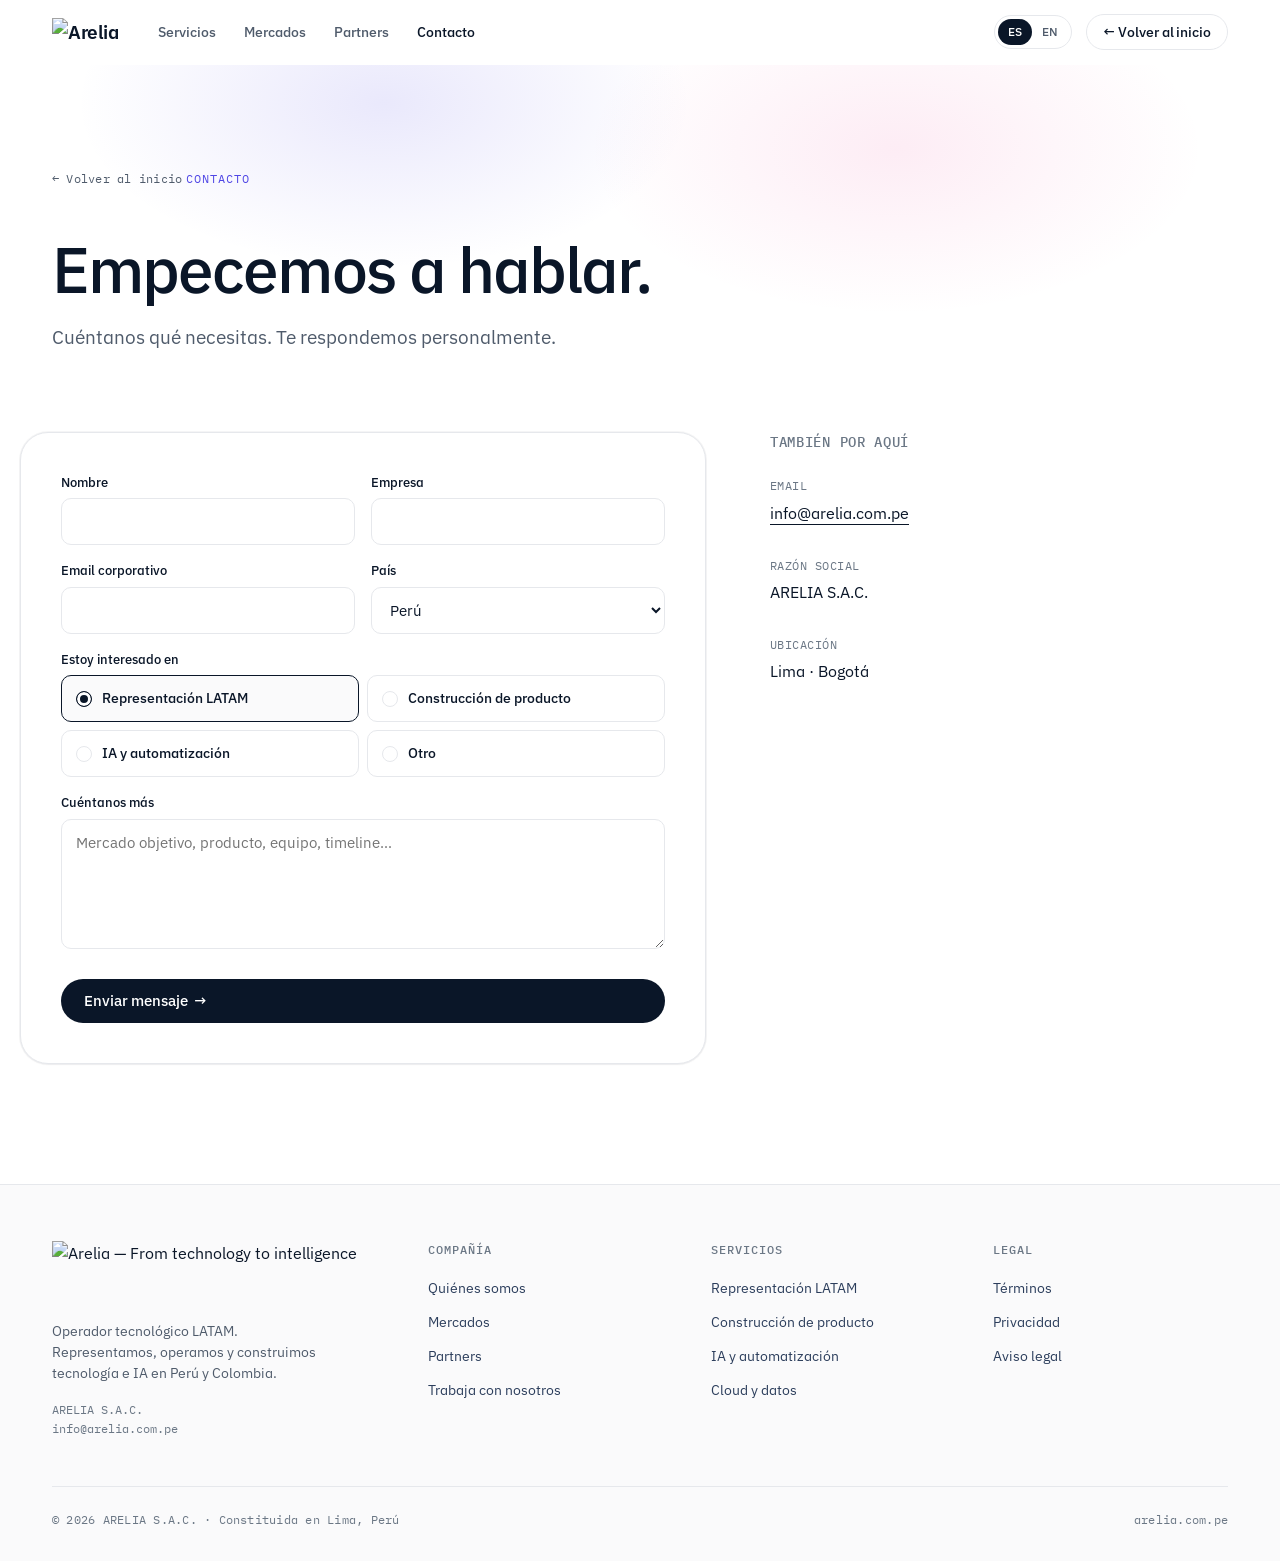
==== contacto.html @ af2a8c00 "Versión inicial: copia del sitio publicado en Netlify (28 mayo) - páginas" ====
<!doctype html>
<html lang="es">
<head>
<meta charset="utf-8" />
<meta name="viewport" content="width=device-width, initial-scale=1" />
<title>Contacto — Arelia</title>
<link rel="preconnect" href="https://fonts.googleapis.com" />
<link rel="preconnect" href="https://fonts.gstatic.com" crossorigin />
<link href="https://fonts.googleapis.com/css2?family=IBM+Plex+Sans:wght@400;500;600;700&family=IBM+Plex+Mono:wght@400;500&family=Space+Grotesk:wght@400;500;600&display=swap" rel="stylesheet" />

<link rel="icon" type="image/svg+xml" href="assets/arelia-logo.svg" />
<link rel="icon" type="image/png" sizes="32x32" href="assets/favicon-32.png" />
<link rel="icon" type="image/png" sizes="192x192" href="assets/favicon-192.png" />
<link rel="apple-touch-icon" href="assets/favicon-192.png" />
<meta property="og:title" content="Contacto — Arelia | From technology to intelligence" />
<meta property="og:description" content="Arelia opera, representa y construye tecnología e inteligencia artificial en Latinoamérica. From technology to intelligence." />
<meta property="og:type" content="website" />
<link rel="stylesheet" href="styles.css" />
<style>
  .ct-hero {
    padding: 100px 0 40px;
    position: relative;
    overflow: hidden;
  }
  .ct-hero::before {
    content: "";
    position: absolute;
    inset: -100px 0 auto 0;
    height: 460px;
    background:
      radial-gradient(40% 60% at 30% 30%, rgba(79, 70, 229, .12), transparent 60%),
      radial-gradient(40% 60% at 70% 40%, rgba(236, 72, 153, .10), transparent 60%);
    z-index: -1;
    pointer-events: none;
  }
  .ct-hero h1 {
    margin: 24px 0 20px;
    font-size: clamp(40px, 5.6vw, 64px);
    line-height: 1.05;
    letter-spacing: -0.03em;
    font-weight: 500;
    max-width: 820px;
  }
  .ct-hero p {
    font-size: 19px;
    color: var(--slate);
    margin: 0;
    max-width: 540px;
  }
  .ct-back {
    display: inline-flex;
    font-family: var(--f-mono);
    font-size: 12px;
    color: var(--slate);
    margin-bottom: 24px;
    letter-spacing: 0.02em;
  }
  .ct-back:hover { color: var(--ink); }

  .ct-grid {
    padding: 40px 0 120px;
    display: grid;
    grid-template-columns: 1.4fr 1fr;
    gap: 64px;
  }
  @media (max-width: 900px) { .ct-grid { grid-template-columns: 1fr; gap: 48px; } }

  .ct-form {
    background: var(--bg);
    border: 1px solid var(--line);
    border-radius: var(--r-xl);
    padding: 40px;
    box-shadow: var(--shadow-1);
  }
  @media (max-width: 720px) { .ct-form { padding: 28px; } }
  .ct-row {
    display: grid;
    grid-template-columns: 1fr 1fr;
    gap: 16px;
  }
  @media (max-width: 560px) { .ct-row { grid-template-columns: 1fr; } }
  .ct-field { margin-bottom: 16px; }
  .ct-field label {
    display: block;
    font-size: 13px;
    font-weight: 500;
    color: var(--ink);
    margin-bottom: 6px;
  }
  .ct-field input,
  .ct-field select,
  .ct-field textarea {
    width: 100%;
    padding: 12px 14px;
    border: 1px solid var(--line);
    border-radius: var(--r-sm);
    font: 15px/1.4 var(--f-sans);
    color: var(--ink);
    background: var(--bg);
    outline: none;
    transition: border-color .15s, box-shadow .15s;
  }
  .ct-field textarea {
    min-height: 130px;
    resize: vertical;
    font-family: var(--f-sans);
  }
  .ct-field input:focus,
  .ct-field select:focus,
  .ct-field textarea:focus {
    border-color: var(--ink);
    box-shadow: 0 0 0 4px rgba(79, 70, 229, .08);
  }
  .ct-radios {
    display: grid;
    grid-template-columns: 1fr 1fr;
    gap: 8px;
  }
  @media (max-width: 560px) { .ct-radios { grid-template-columns: 1fr; } }
  .ct-radios input[type="radio"] { display: none; }
  .ct-radios label {
    display: flex;
    align-items: center;
    gap: 10px;
    padding: 12px 14px;
    border: 1px solid var(--line);
    border-radius: var(--r-sm);
    font-size: 14px;
    font-weight: 500;
    cursor: default;
    transition: border-color .15s, background .15s;
    margin: 0;
  }
  .ct-radios label::before {
    content: "";
    width: 14px;
    height: 14px;
    border-radius: 50%;
    border: 1px solid var(--line);
    transition: border-color .15s, background .15s;
    flex-shrink: 0;
  }
  .ct-radios input[type="radio"]:checked + label {
    border-color: var(--ink);
    background: var(--bg-soft);
  }
  .ct-radios input[type="radio"]:checked + label::before {
    border-color: var(--ink);
    background: var(--ink);
    box-shadow: inset 0 0 0 3px white;
  }

  .ct-submit {
    margin-top: 8px;
    width: 100%;
  }
  .ct-success {
    display: none;
    margin-top: 16px;
    padding: 14px 16px;
    background: #ECFDF5;
    border: 1px solid #A7F3D0;
    border-radius: var(--r-sm);
    color: #065F46;
    font-size: 14px;
  }
  .ct-success.is-on { display: block; }

  .ct-side {
    align-self: start;
    position: sticky;
    top: 96px;
  }
  .ct-side h3 {
    font-size: 14px;
    font-family: var(--f-mono);
    letter-spacing: 0.05em;
    text-transform: uppercase;
    color: var(--slate-soft);
    font-weight: 500;
    margin: 0 0 24px;
  }
  .ct-side-block { margin-bottom: 32px; }
  .ct-side-block .l {
    font-size: 12px;
    color: var(--slate-soft);
    font-family: var(--f-mono);
    letter-spacing: 0.04em;
    text-transform: uppercase;
    margin-bottom: 6px;
  }
  .ct-side-block .v {
    font-size: 16px;
    color: var(--ink);
    line-height: 1.45;
    white-space: pre-line;
  }
  .ct-side-block a.v { border-bottom: 1px solid var(--ink); display: inline; padding-bottom: 1px; }
</style>
</head>
<body data-screen-label="Arelia · Contacto">

<header class="nav">
  <div class="wrap nav-inner">
    <a class="nav-logo" href="index.html"><img src="assets/arelia-lockup.svg" alt="Arelia" /></a>
    <nav class="nav-links">
      <a href="servicios.html" data-i18n="nav.services">Servicios</a>
      <a href="index.html#markets" data-i18n="nav.markets">Mercados</a>
      <a href="index.html#partners" data-i18n="nav.partners">Partners</a>
      <a href="contacto.html" data-i18n="nav.contact" style="color:var(--ink);">Contacto</a>
    </nav>
    <div class="nav-spacer"></div>
    <div class="nav-right">
      <div class="lang-pill" role="group" aria-label="Language">
        <button data-lang="es" class="is-on">ES</button>
        <button data-lang="en">EN</button>
      </div>
      <a class="btn btn-ghost" href="index.html"><span data-i18n="ct.back">← Volver al inicio</span></a>
    </div>
  </div>
</header>

<section class="ct-hero">
  <div class="wrap">
    <a class="ct-back" href="index.html" data-i18n="ct.back">← Volver al inicio</a>
    <span class="section-eyebrow" data-i18n="ct.eyebrow">Contacto</span>
    <h1 data-i18n="ct.h1">Empecemos a hablar.</h1>
    <p data-i18n="ct.sub">Cuéntanos qué necesitas. Respondemos en menos de 24 horas hábiles.</p>
  </div>
</section>

<section>
  <div class="wrap ct-grid">
    <!-- Form -->
    <form class="ct-form" id="ct-form" onsubmit="event.preventDefault(); document.getElementById('ct-success').classList.add('is-on'); this.reset();">
      <div class="ct-row">
        <div class="ct-field">
          <label data-i18n="ct.f_name">Nombre</label>
          <input type="text" name="name" required />
        </div>
        <div class="ct-field">
          <label data-i18n="ct.f_company">Empresa</label>
          <input type="text" name="company" required />
        </div>
      </div>
      <div class="ct-row">
        <div class="ct-field">
          <label data-i18n="ct.f_email">Email corporativo</label>
          <input type="email" name="email" required />
        </div>
        <div class="ct-field">
          <label data-i18n="ct.f_country">País</label>
          <select name="country" required>
            <option>Perú</option>
            <option>Colombia</option>
            <option>México</option>
            <option>Chile</option>
            <option>Argentina</option>
            <option>Brasil</option>
            <option>Estados Unidos</option>
            <option>España</option>
            <option>Otro</option>
          </select>
        </div>
      </div>

      <div class="ct-field">
        <label data-i18n="ct.f_interest">Estoy interesado en</label>
        <div class="ct-radios">
          <input type="radio" name="interest" id="i-repr" checked /><label for="i-repr" data-i18n="ct.i_repr">Representación LATAM</label>
          <input type="radio" name="interest" id="i-build" /><label for="i-build" data-i18n="ct.i_build">Construcción de producto</label>
          <input type="radio" name="interest" id="i-ai" /><label for="i-ai" data-i18n="ct.i_ai">IA y automatización</label>
          <input type="radio" name="interest" id="i-other" /><label for="i-other" data-i18n="ct.i_other">Otro</label>
        </div>
      </div>

      <div class="ct-field">
        <label data-i18n="ct.f_msg">Cuéntanos más</label>
        <textarea name="message" data-i18n="ct.f_msg_ph" placeholder="Mercado objetivo, producto, equipo, timeline…"></textarea>
      </div>

      <button type="submit" class="btn btn-primary btn-lg ct-submit">
        <span data-i18n="ct.f_submit">Enviar mensaje</span>
        <span class="arr">→</span>
      </button>
      <div class="ct-success" id="ct-success" data-i18n="ct.f_sent">¡Recibido! Te respondemos pronto.</div>
    </form>

    <!-- Side -->
    <aside class="ct-side">
      <h3 data-i18n="ct.side_h">También por aquí</h3>
      <div class="ct-side-block">
        <div class="l" data-i18n="ct.side_email_l">Email</div>
        <a class="v" href="mailto:info@arelia.com.pe" data-i18n="ct.side_email_v">info@arelia.com.pe</a>
      </div>
      <div class="ct-side-block">
        <div class="l" data-i18n="ct.side_legal_l">Razón social</div>
        <div class="v" data-i18n="ct.side_legal_v">ARELIA S.A.C.</div>
      </div>
      <div class="ct-side-block">
        <div class="l" data-i18n="ct.side_loc_l">Ubicación</div>
        <div class="v" data-i18n="ct.side_loc_v">Lima · Bogotá</div>
      </div>
    </aside>
  </div>
</section>

<footer class="footer">
  <div class="wrap">
    <div class="footer-grid">
      <div>
        <a href="index.html" class="footer-lockup"><img src="assets/arelia-lockup-full.svg" alt="Arelia — From technology to intelligence" /></a>
        <p class="footer-tag" data-i18n="footer.tag">Operador tecnológico LATAM.</p>
        <div class="footer-addr">
          <div>ARELIA S.A.C.</div>
          <div><a href="mailto:info@arelia.com.pe">info@arelia.com.pe</a></div>
        </div>
      </div>
      <div class="footer-col">
        <h5 data-i18n="footer.h_company">Compañía</h5>
        <ul>
          <li><a href="servicios.html" data-i18n="footer.l_about">Quiénes somos</a></li>
          <li><a href="index.html#markets" data-i18n="footer.l_markets">Mercados</a></li>
          <li><a href="index.html#partners" data-i18n="footer.l_partners">Partners</a></li>
          <li><a href="contacto.html" data-i18n="footer.l_careers">Trabaja con nosotros</a></li>
        </ul>
      </div>
      <div class="footer-col">
        <h5 data-i18n="footer.h_services">Servicios</h5>
        <ul>
          <li><a href="servicios.html#representacion" data-i18n="footer.l_repr">Representación LATAM</a></li>
          <li><a href="servicios.html#producto" data-i18n="footer.l_build">Construcción de producto</a></li>
          <li><a href="servicios.html#producto" data-i18n="footer.l_ai">IA y automatización</a></li>
          <li><a href="servicios.html#producto" data-i18n="footer.l_cloud">Cloud y datos</a></li>
        </ul>
      </div>
      <div class="footer-col">
        <h5 data-i18n="footer.h_legal">Legal</h5>
        <ul>
          <li><a href="#" data-i18n="footer.l_terms">Términos</a></li>
          <li><a href="#" data-i18n="footer.l_privacy">Privacidad</a></li>
          <li><a href="#" data-i18n="footer.l_legal">Aviso legal</a></li>
        </ul>
      </div>
    </div>
    <div class="footer-bottom">
      <div data-i18n="footer.copy">© 2026 ARELIA S.A.C. · Constituida en Lima, Perú</div>
      <div>arelia.com.pe</div>
    </div>
  </div>
</footer>

<script src="i18n.js"></script>
</body>
</html>
---- styles.css ----
/* ============================================================
   ARELIA — Modern direction (Stripe-inspired)
   Tokens, base, layout, components.
   ============================================================ */

:root {
  /* Palette — calibrated neutrals + accent gradient */
  --ink:           #0A1628;
  --ink-soft:      #1B2B43;
  --ink-2:         #2C3E5C;
  --slate:         #4F5B6B;
  --slate-soft:    #6B7785;
  --line:          #E6E8EC;
  --line-soft:     #F0F1F4;
  --bg:            #FFFFFF;
  --bg-soft:       #FAFAFB;
  --bg-mute:       #F4F5F7;

  /* Brand */
  --indigo:        #4F46E5;
  --indigo-deep:   #312E81;
  --violet:        #7C3AED;
  --orange:        #FF5A1F;
  --pink:          #EC4899;
  --teal:          #06B6D4;
  --mint:          #10B981;

  /* Gradient stops (signature) */
  --grad-1:        #4F46E5;
  --grad-2:        #7C3AED;
  --grad-3:        #EC4899;
  --grad-4:        #FF5A1F;

  /* Radius / shadow */
  --r-xs: 6px;
  --r-sm: 10px;
  --r-md: 14px;
  --r-lg: 20px;
  --r-xl: 28px;
  --shadow-1: 0 1px 2px rgba(10, 22, 40, .04), 0 0 0 1px rgba(10, 22, 40, .04);
  --shadow-2: 0 4px 20px -4px rgba(10, 22, 40, .08), 0 0 0 1px rgba(10, 22, 40, .04);
  --shadow-3: 0 24px 60px -20px rgba(10, 22, 40, .18), 0 0 0 1px rgba(10, 22, 40, .04);

  /* Type */
  --f-sans: "IBM Plex Sans", ui-sans-serif, system-ui, -apple-system, "Segoe UI", sans-serif;
  --f-mono: "IBM Plex Mono", ui-monospace, "SF Mono", Menlo, Consolas, monospace;
}

* { box-sizing: border-box; }

html, body { margin: 0; padding: 0; }
html { -webkit-font-smoothing: antialiased; -moz-osx-font-smoothing: grayscale; }
body {
  font-family: var(--f-sans);
  font-size: 16px;
  line-height: 1.5;
  color: var(--ink);
  background: var(--bg);
  font-feature-settings: "ss01", "cv11";
}

::selection { background: rgba(79, 70, 229, .2); color: var(--ink); }

img, svg { display: block; max-width: 100%; }
a { color: inherit; text-decoration: none; }
button { font-family: inherit; cursor: pointer; }

/* ----------------- LANG TOGGLE ----------------- */
[data-lang="es"] .lang-en,
[data-lang="en"] .lang-es { display: none; }

/* ----------------- LAYOUT ----------------- */
.wrap {
  width: 100%;
  max-width: 1240px;
  margin: 0 auto;
  padding: 0 32px;
}
@media (max-width: 720px) { .wrap { padding: 0 20px; } }

/* ----------------- NAV ----------------- */
.nav {
  position: sticky;
  top: 0;
  z-index: 50;
  backdrop-filter: saturate(180%) blur(20px);
  -webkit-backdrop-filter: saturate(180%) blur(20px);
  background: rgba(255, 255, 255, .72);
  border-bottom: 1px solid transparent;
  transition: border-color .2s, background .2s;
}
.nav.is-scrolled { border-bottom-color: var(--line); }
.nav-inner {
  display: flex;
  align-items: center;
  height: 64px;
  gap: 32px;
}
.nav-logo {
  display: flex;
  align-items: center;
  gap: 8px;
  font-weight: 600;
  font-size: 19px;
  letter-spacing: -0.025em;
  color: var(--ink);
  font-family: "IBM Plex Sans", sans-serif;
}
.nav-logo svg { width: 22px; height: 22px; }
.nav-logo img { height: 28px; width: auto; display: block; }
.nav-links {
  display: flex;
  align-items: center;
  gap: 28px;
  margin-left: 8px;
}
.nav-links a {
  font-size: 14px;
  font-weight: 500;
  color: var(--slate);
  transition: color .15s;
}
.nav-links a:hover { color: var(--ink); }
.nav-spacer { flex: 1; }
.nav-right {
  display: flex;
  align-items: center;
  gap: 14px;
}
.lang-pill {
  display: inline-flex;
  border: 1px solid var(--line);
  border-radius: 999px;
  padding: 3px;
  font-size: 12px;
  font-weight: 500;
  background: var(--bg);
}
.lang-pill button {
  appearance: none;
  border: 0;
  background: transparent;
  color: var(--slate);
  padding: 4px 10px;
  border-radius: 999px;
  font: inherit;
  letter-spacing: 0.01em;
}
.lang-pill button.is-on {
  background: var(--ink);
  color: white;
}

/* Buttons */
.btn {
  display: inline-flex;
  align-items: center;
  gap: 6px;
  height: 36px;
  padding: 0 16px;
  border-radius: 999px;
  font-size: 14px;
  font-weight: 500;
  letter-spacing: -0.005em;
  border: 1px solid transparent;
  transition: transform .12s ease, background .15s, color .15s, border-color .15s, box-shadow .15s;
}
.btn:active { transform: translateY(1px); }
.btn-primary {
  background: var(--ink);
  color: white;
}
.btn-primary:hover { background: var(--ink-soft); }
.btn-ghost {
  background: transparent;
  color: var(--ink);
  border-color: var(--line);
}
.btn-ghost:hover { border-color: var(--ink); }
.btn-link {
  color: var(--ink);
  background: transparent;
  padding: 0;
  height: auto;
  border: 0;
  border-bottom: 1px solid currentColor;
  border-radius: 0;
  font-weight: 500;
}
.btn-lg { height: 44px; padding: 0 22px; font-size: 15px; }
.btn .arr {
  display: inline-block;
  transition: transform .2s ease;
}
.btn:hover .arr { transform: translateX(3px); }

/* ----------------- HERO ----------------- */
.hero {
  position: relative;
  overflow: hidden;
  padding: 120px 0 140px;
}
.hero::before {
  content: "";
  position: absolute;
  inset: -160px -100px auto -100px;
  height: 760px;
  background:
    radial-gradient(60% 60% at 12% 25%, rgba(79, 70, 229, .22), transparent 60%),
    radial-gradient(50% 50% at 88% 35%, rgba(255, 90, 31, .18), transparent 60%),
    radial-gradient(45% 60% at 50% 80%, rgba(236, 72, 153, .12), transparent 60%);
  pointer-events: none;
  filter: blur(8px);
  z-index: -1;
}
.hero-single {
  max-width: 920px;
  margin: 0 auto;
  text-align: left;
}
.hero-grid {
  display: grid;
  grid-template-columns: 1.1fr 1fr;
  gap: 64px;
  align-items: center;
}
@media (max-width: 960px) {
  .hero-grid { grid-template-columns: 1fr; gap: 48px; }
  .hero { padding: 72px 0 96px; }
}
@media (max-width: 720px) {
  .hero { padding: 56px 0 80px; }
}
.eyebrow {
  display: inline-flex;
  align-items: center;
  gap: 10px;
  font-family: var(--f-mono);
  font-size: 12px;
  font-weight: 500;
  letter-spacing: 0.04em;
  color: var(--slate);
  text-transform: uppercase;
  margin-bottom: 32px;
}
.eyebrow::before {
  content: "";
  display: inline-block;
  width: 7px;
  height: 7px;
  border-radius: 50%;
  background: linear-gradient(135deg, var(--grad-1), var(--grad-4));
  box-shadow: 0 0 14px rgba(124, 58, 237, .55);
}

h1.hero-h1 {
  margin: 0;
  font-size: clamp(48px, 8vw, 104px);
  line-height: 0.98;
  letter-spacing: -0.04em;
  font-weight: 500;
  color: var(--ink);
}
.hero-h1 .grad {
  background: linear-gradient(110deg, var(--grad-1) 0%, var(--grad-2) 30%, var(--grad-3) 60%, var(--grad-4) 100%);
  -webkit-background-clip: text;
  background-clip: text;
  color: transparent;
}
.hero-sub {
  max-width: 620px;
  margin: 36px 0 44px;
  font-size: 20px;
  line-height: 1.5;
  color: var(--slate);
  letter-spacing: -0.005em;
}
.hero-ctas {
  display: flex;
  gap: 12px;
  align-items: center;
  flex-wrap: wrap;
}

/* ----------------- HERO VISUAL ----------------- */
.hero-vis {
  position: relative;
  aspect-ratio: 4 / 3.4;
  background: linear-gradient(135deg, #f6f7fb 0%, #ffffff 100%);
  border: 1px solid var(--line);
  border-radius: var(--r-xl);
  padding: 28px;
  overflow: hidden;
  box-shadow: var(--shadow-3);
}
.hv-mesh {
  position: absolute;
  inset: 0;
  background:
    radial-gradient(40% 40% at 80% 20%, rgba(79, 70, 229, .22), transparent 60%),
    radial-gradient(35% 35% at 20% 80%, rgba(255, 90, 31, .18), transparent 60%),
    radial-gradient(30% 30% at 70% 90%, rgba(6, 182, 212, .15), transparent 60%);
  pointer-events: none;
}
.hv-card {
  position: relative;
  background: rgba(255, 255, 255, .78);
  -webkit-backdrop-filter: blur(20px);
  backdrop-filter: blur(20px);
  border: 1px solid rgba(255, 255, 255, .8);
  border-radius: var(--r-md);
  padding: 16px 18px;
  font-family: var(--f-mono);
  font-size: 12px;
  line-height: 1.7;
  color: var(--ink);
  box-shadow: var(--shadow-2);
}
.hv-card + .hv-card { margin-top: 14px; }
.hv-card .tag {
  display: inline-block;
  font-size: 10px;
  letter-spacing: 0.08em;
  text-transform: uppercase;
  color: var(--slate-soft);
  margin-bottom: 8px;
}
.hv-bar {
  height: 4px;
  border-radius: 999px;
  background: var(--line-soft);
  margin: 8px 0;
  overflow: hidden;
}
.hv-bar i {
  display: block;
  height: 100%;
  background: linear-gradient(90deg, var(--grad-1), var(--grad-4));
  border-radius: 999px;
}
.hv-row { display: flex; justify-content: space-between; align-items: center; }
.hv-row + .hv-row { margin-top: 6px; }
.hv-row span:first-child { color: var(--slate); font-family: var(--f-mono); font-size: 11px; }
.hv-row span:last-child { color: var(--ink); font-weight: 500; }
.hv-pos-1 { position: absolute; top: 36px; left: 36px; right: 36px; max-width: 260px; }
.hv-pos-2 { position: absolute; bottom: 36px; left: 36px; right: 80px; max-width: 360px; }
.hv-pos-3 { position: absolute; top: 50%; right: 36px; transform: translateY(-50%); width: 200px; }

/* ----------------- BRAND SLOGAN (Space Grotesk) ----------------- */
.brand-slogan {
  font-family: "Space Grotesk", sans-serif;
  font-weight: 500;
  font-size: 14px;
  letter-spacing: -0.005em;
  color: var(--slate);
  margin: 8px 0 16px;
  display: flex;
  align-items: center;
  gap: 12px;
}
.brand-slogan::before {
  content: "";
  width: 22px;
  height: 1.5px;
  background: linear-gradient(90deg, var(--indigo), var(--orange));
  flex-shrink: 0;
}

/* ----------------- ALLIANCES & PLATFORMS ----------------- */
.alliances {
  padding: 80px 0 40px;
  border-top: 1px solid var(--line);
}
.ally-grid {
  display: grid;
  grid-template-columns: 1fr 1fr;
  gap: 20px;
  margin-bottom: 80px;
}
@media (max-width: 720px) { .ally-grid { grid-template-columns: 1fr; } }
.ally-card {
  display: grid;
  grid-template-columns: 200px 1fr;
  gap: 24px;
  background: var(--bg-soft);
  border: 1px solid var(--line);
  border-radius: var(--r-lg);
  padding: 28px;
  transition: border-color .2s, transform .2s, box-shadow .2s;
  align-items: center;
}
@media (max-width: 560px) {
  .ally-card { grid-template-columns: 1fr; gap: 16px; padding: 24px; }
}
.ally-card:hover {
  border-color: var(--ink-2);
  transform: translateY(-2px);
  box-shadow: var(--shadow-1);
}
.ally-logo {
  position: relative;
  height: 80px;
  display: flex;
  align-items: center;
  justify-content: center;
  background: var(--bg);
  border: 1px solid var(--line);
  border-radius: var(--r-sm);
  padding: 12px;
}
.ally-logo svg.wordmark {
  width: 100%;
  height: 100%;
  max-height: 56px;
}
.ally-logo .ally-logo-img {
  max-width: 100%;
  max-height: 56px;
  width: auto;
  object-fit: contain;
}
.ally-logo img {
  max-width: 100%;
  max-height: 100%;
  object-fit: contain;
}
.ally-logo-fallback {
  display: none;
  align-items: center;
  justify-content: center;
  font-family: var(--f-sans);
  font-size: 22px;
  font-weight: 600;
  letter-spacing: -0.01em;
  color: var(--ink);
}
.ally-body h3 {
  margin: 0 0 6px;
  font-size: 20px;
  font-weight: 500;
  letter-spacing: -0.015em;
  color: var(--ink);
}
.ally-body p {
  margin: 0 0 12px;
  font-size: 14px;
  color: var(--slate);
  line-height: 1.5;
}
.ally-link {
  display: inline-flex;
  align-items: center;
  gap: 6px;
  font-family: var(--f-mono);
  font-size: 12px;
  letter-spacing: 0.02em;
  color: var(--indigo);
  font-weight: 500;
}
.ally-card:hover .ally-link .arr { transform: translate(2px, -2px); }
.ally-link .arr { display: inline-block; transition: transform .2s; }

.platforms {
  padding: 40px 0 16px;
  border-top: 1px solid var(--line);
}
.platforms-label {
  text-align: center;
  font-family: var(--f-mono);
  font-size: 11px;
  letter-spacing: 0.08em;
  text-transform: uppercase;
  color: var(--slate-soft);
  margin-bottom: 36px;
}
.platforms-row {
  display: grid;
  grid-template-columns: repeat(5, 1fr);
  gap: 16px;
  align-items: center;
}
@media (max-width: 720px) {
  .platforms-row { grid-template-columns: repeat(2, 1fr); }
}
.platform {
  position: relative;
  height: 80px;
  display: flex;
  align-items: center;
  justify-content: center;
  gap: 10px;
  padding: 16px 20px;
  background: var(--bg);
  border: 1px solid var(--line);
  border-radius: var(--r-md);
  transition: border-color .2s, transform .15s;
}
.platform:hover {
  border-color: var(--ink-2);
  transform: translateY(-1px);
}
.platform svg {
  max-width: 100%;
  max-height: 100%;
}
.platform img {
  max-width: 100%;
  max-height: 44px;
  width: auto;
  object-fit: contain;
}
.platform .p-icon {
  max-height: 36px;
  width: auto;
}
.platform .p-wordmark {
  font-family: "IBM Plex Sans", sans-serif;
  font-size: 17px;
  font-weight: 600;
  letter-spacing: -0.02em;
  color: var(--ink);
}
.platform-fallback {
  display: none;
  font-family: var(--f-sans);
  font-size: 16px;
  font-weight: 600;
  letter-spacing: -0.01em;
  color: var(--ink);
}

/* ----------------- INTRO STRIP (early-stage note) ----------------- */
.intro-strip {
  padding: 40px 0;
  border-top: 1px solid var(--line);
  border-bottom: 1px solid var(--line);
}
.intro-strip-inner {
  display: grid;
  grid-template-columns: 1fr auto;
  gap: 32px;
  align-items: center;
}
@media (max-width: 720px) {
  .intro-strip-inner { grid-template-columns: 1fr; }
}
.intro-strip-label {
  font-family: var(--f-mono);
  font-size: 11px;
  letter-spacing: 0.08em;
  text-transform: uppercase;
  color: var(--orange);
  margin-bottom: 8px;
}
.intro-strip-text {
  font-size: 17px;
  color: var(--ink);
  letter-spacing: -0.005em;
  max-width: 720px;
}

/* ----------------- MARQUEE (Partners) ----------------- */
.marquee-section {
  padding: 56px 0 24px;
  border-top: 1px solid var(--line);
}
.marquee-label {
  text-align: center;
  font-family: var(--f-mono);
  font-size: 12px;
  letter-spacing: 0.08em;
  text-transform: uppercase;
  color: var(--slate-soft);
  margin-bottom: 32px;
}
.marquee {
  position: relative;
  overflow: hidden;
  mask-image: linear-gradient(90deg, transparent, black 10%, black 90%, transparent);
  -webkit-mask-image: linear-gradient(90deg, transparent, black 10%, black 90%, transparent);
}
.marquee-track {
  display: flex;
  gap: 72px;
  width: max-content;
  animation: scroll 38s linear infinite;
  align-items: center;
}
.marquee-item {
  font-size: 22px;
  font-weight: 600;
  letter-spacing: -0.02em;
  color: var(--ink-2);
  opacity: 0.65;
  white-space: nowrap;
  display: inline-flex;
  align-items: center;
  gap: 10px;
}
.marquee-item .dot {
  width: 6px;
  height: 6px;
  border-radius: 50%;
  background: var(--slate-soft);
  opacity: 0.5;
}
@keyframes scroll {
  from { transform: translateX(0); }
  to   { transform: translateX(-50%); }
}

/* ----------------- SECTIONS ----------------- */
.section {
  padding: 100px 0;
  position: relative;
}
@media (max-width: 720px) { .section { padding: 64px 0; } }
.section-head {
  max-width: 720px;
  margin-bottom: 56px;
}
.section-eyebrow {
  font-family: var(--f-mono);
  font-size: 12px;
  letter-spacing: 0.08em;
  text-transform: uppercase;
  color: var(--indigo);
  margin-bottom: 16px;
  display: inline-block;
}
h2.section-h2 {
  margin: 0 0 18px;
  font-size: clamp(32px, 4.2vw, 52px);
  line-height: 1.05;
  letter-spacing: -0.03em;
  font-weight: 500;
  color: var(--ink);
}
.section-sub {
  font-size: 18px;
  line-height: 1.55;
  color: var(--slate);
  max-width: 620px;
}

/* ----------------- PILLARS ----------------- */
.pillars {
  display: grid;
  grid-template-columns: 1fr 1fr;
  gap: 24px;
}
@media (max-width: 880px) { .pillars { grid-template-columns: 1fr; } }
.pillar {
  position: relative;
  background: var(--bg-soft);
  border: 1px solid var(--line);
  border-radius: var(--r-xl);
  padding: 32px;
  overflow: hidden;
  transition: transform .25s ease, box-shadow .25s ease;
}
.pillar:hover { transform: translateY(-3px); box-shadow: var(--shadow-2); }
.pillar-num {
  font-family: var(--f-mono);
  font-size: 12px;
  color: var(--slate-soft);
  letter-spacing: 0.05em;
  margin-bottom: 24px;
  display: flex;
  justify-content: space-between;
  align-items: center;
}
.pillar-num .badge {
  font-size: 10px;
  letter-spacing: 0.08em;
  text-transform: uppercase;
  background: var(--bg);
  border: 1px solid var(--line);
  padding: 4px 8px;
  border-radius: 999px;
  color: var(--slate);
}
h3.pillar-title {
  margin: 0 0 14px;
  font-size: 28px;
  line-height: 1.15;
  letter-spacing: -0.02em;
  font-weight: 500;
  color: var(--ink);
}
.pillar-body {
  font-size: 16px;
  line-height: 1.55;
  color: var(--slate);
  margin: 0 0 24px;
}
.pillar-list {
  list-style: none;
  padding: 0;
  margin: 0 0 28px;
  display: grid;
  gap: 8px;
}
.pillar-list li {
  display: flex;
  align-items: center;
  gap: 10px;
  font-size: 14px;
  color: var(--ink-2);
  padding: 8px 0;
  border-top: 1px solid var(--line);
}
.pillar-list li::before {
  content: "";
  width: 6px;
  height: 6px;
  border-radius: 2px;
  background: var(--ink);
  flex-shrink: 0;
}
.pillar-cta {
  display: inline-flex;
  align-items: center;
  gap: 6px;
  color: var(--ink);
  font-size: 14px;
  font-weight: 500;
  border-bottom: 1px solid var(--ink);
  padding-bottom: 2px;
  transition: gap .2s;
}
.pillar-cta:hover { gap: 10px; }

/* visual chips inside pillars */
.pillar-vis {
  margin-bottom: 28px;
  height: 180px;
  border-radius: var(--r-md);
  background: var(--bg);
  border: 1px solid var(--line);
  position: relative;
  overflow: hidden;
}
.pillar-vis.vis-a {
  background:
    radial-gradient(60% 90% at 100% 0%, rgba(79, 70, 229, .15), transparent 70%),
    radial-gradient(50% 90% at 0% 100%, rgba(6, 182, 212, .12), transparent 70%),
    var(--bg);
}
.pillar-vis.vis-b {
  background:
    radial-gradient(60% 90% at 0% 0%, rgba(255, 90, 31, .15), transparent 70%),
    radial-gradient(50% 90% at 100% 100%, rgba(236, 72, 153, .12), transparent 70%),
    var(--bg);
}

/* Photo-mode pillar visual */
.pillar-vis.vis-photo {
  padding: 0;
  background: var(--ink);
  height: 200px;
  display: flex;
  align-items: center;
  justify-content: center;
}
.pillar-vis.vis-photo img {
  width: 100%;
  height: auto;
  max-height: 100%;
  display: block;
}
/* LATAM image: crop intelligently to fill 200px */
.pillar-vis.vis-a.vis-photo img {
  width: 100%;
  height: 100%;
  max-height: none;
  object-fit: cover;
  object-position: 30% 55%;
}
.pillar-vis.vis-photo::after {
  content: "";
  position: absolute;
  inset: 0;
  background: linear-gradient(180deg, transparent 60%, rgba(10,22,40,.45) 100%);
  pointer-events: none;
}
.vis-photo-tags {
  position: absolute;
  left: 14px;
  bottom: 14px;
  display: flex;
  gap: 8px;
  z-index: 1;
}
.vis-photo-tag {
  display: inline-flex;
  align-items: center;
  gap: 6px;
  padding: 5px 10px;
  background: rgba(255,255,255,.92);
  backdrop-filter: blur(8px);
  -webkit-backdrop-filter: blur(8px);
  border: 1px solid rgba(255,255,255,.4);
  border-radius: 999px;
  font-family: "IBM Plex Sans", sans-serif;
  font-size: 11px;
  font-weight: 600;
  letter-spacing: -0.01em;
  color: var(--ink);
}
.vp-dot {
  width: 7px;
  height: 7px;
  border-radius: 50%;
  box-shadow: 0 0 0 2px rgba(255,255,255,.5);
}

/* ----- Pillar A: LATAM ops dashboard ----- */
.vis-latam {
  position: absolute;
  inset: 0;
  display: grid;
  grid-template-columns: 110px 1fr;
  gap: 14px;
  padding: 14px 16px;
  align-items: stretch;
}
.vis-latam-map {
  position: relative;
  display: flex;
  align-items: center;
  justify-content: center;
}
.vis-latam-map svg { width: 100%; height: 100%; max-height: 102px; }
.vis-latam-panel {
  display: flex;
  flex-direction: column;
  gap: 6px;
  justify-content: space-between;
  min-width: 0;
}
.vis-latam-head {
  display: flex;
  align-items: center;
  justify-content: space-between;
  font-family: var(--f-mono);
  font-size: 9.5px;
  letter-spacing: 0.1em;
  text-transform: uppercase;
  color: var(--slate-soft);
}
.vis-latam-head::after {
  content: "";
  flex: 1;
  height: 1px;
  background: var(--line);
  margin-left: 10px;
}
.vis-latam-row {
  display: grid;
  grid-template-columns: 8px 1fr auto;
  gap: 8px;
  align-items: center;
  padding: 6px 8px;
  background: var(--bg);
  border: 1px solid var(--line);
  border-radius: 6px;
  font-size: 11px;
}
.vis-latam-dot {
  width: 8px;
  height: 8px;
  border-radius: 50%;
  box-shadow: 0 0 0 3px rgba(0,0,0,.04);
}
.vis-latam-row .vl-name {
  font-weight: 600;
  letter-spacing: -0.01em;
  color: var(--ink);
}
.vis-latam-row .vl-meta {
  font-family: var(--f-mono);
  font-size: 9.5px;
  color: var(--slate);
  letter-spacing: 0.02em;
}
.vis-latam-stats {
  display: flex;
  gap: 14px;
  font-family: var(--f-mono);
  font-size: 9.5px;
  color: var(--slate-soft);
  letter-spacing: 0.04em;
}
.vis-latam-stats b {
  color: var(--ink);
  font-weight: 600;
  letter-spacing: -0.01em;
  font-family: "IBM Plex Sans", sans-serif;
  font-size: 13px;
}

/* ----- Pillar B: Product/AI architecture stack ----- */
.vis-stack {
  position: absolute;
  inset: 0;
  display: flex;
  flex-direction: column;
  gap: 5px;
  padding: 12px 16px;
  justify-content: center;
}
.vis-stack-row {
  display: grid;
  grid-template-columns: 70px 1fr;
  gap: 12px;
  align-items: center;
  padding: 5px 10px;
  background: var(--bg);
  border: 1px solid var(--line);
  border-radius: 6px;
  min-height: 22px;
}
.vis-stack-row.is-spine {
  background: var(--ink);
  color: #fff;
  border-color: var(--ink);
}
.vis-stack-label {
  display: flex;
  align-items: center;
  gap: 6px;
  font-family: var(--f-mono);
  font-size: 9.5px;
  letter-spacing: 0.05em;
  text-transform: uppercase;
  color: var(--slate);
}
.vis-stack-row.is-spine .vis-stack-label { color: rgba(255,255,255,.7); }
.vis-stack-label::before {
  content: "";
  width: 5px;
  height: 5px;
  border-radius: 50%;
  background: var(--slate-soft);
}
.vis-stack-row.is-spine .vis-stack-label::before { background: #FF5A1F; box-shadow: 0 0 0 3px rgba(255,90,31,.25); }
.vis-stack-chips {
  display: flex;
  flex-wrap: nowrap;
  gap: 4px;
  overflow: hidden;
  min-width: 0;
}
.vis-stack-chip {
  font-size: 10px;
  font-weight: 500;
  letter-spacing: -0.005em;
  padding: 2px 7px;
  background: var(--bg-mute);
  border: 1px solid var(--line);
  border-radius: 4px;
  color: var(--ink-2);
  white-space: nowrap;
}
.vis-stack-row.is-spine .vis-stack-chip {
  background: rgba(255,255,255,.1);
  border-color: rgba(255,255,255,.15);
  color: #fff;
}

.pillar-vis .map-svg,
.pillar-vis .ai-svg { position: absolute; inset: 0; width: 100%; height: 100%; }

/* ----------------- BENTO ----------------- */
.bento {
  display: grid;
  grid-template-columns: repeat(6, 1fr);
  gap: 16px;
}
.bento-cell {
  background: var(--bg-soft);
  border: 1px solid var(--line);
  border-radius: var(--r-lg);
  padding: 28px;
  min-height: 200px;
  display: flex;
  flex-direction: column;
  justify-content: space-between;
  transition: transform .2s, border-color .2s, box-shadow .2s;
}
.bento-cell:hover {
  transform: translateY(-2px);
  border-color: var(--ink-2);
  box-shadow: var(--shadow-1);
}
.bento-cell h4 {
  margin: 0 0 8px;
  font-size: 18px;
  font-weight: 500;
  letter-spacing: -0.01em;
}
.bento-cell p {
  margin: 0;
  font-size: 14px;
  color: var(--slate);
  line-height: 1.5;
}
.bento-cell .tag {
  font-family: var(--f-mono);
  font-size: 11px;
  color: var(--indigo);
  letter-spacing: 0.05em;
  text-transform: uppercase;
}
.b-2 { grid-column: span 2; }
.b-3 { grid-column: span 3; }
.b-4 { grid-column: span 4; }
.b-6 { grid-column: span 6; }
@media (max-width: 880px) {
  .bento { grid-template-columns: repeat(2, 1fr); }
  .b-2, .b-3, .b-4, .b-6 { grid-column: span 2; }
}

/* Vendor chips inside bento cells */
.vendor-strip {
  margin-top: 24px;
  display: flex;
  flex-wrap: wrap;
  gap: 6px;
}
.vendor-chip {
  display: inline-flex;
  align-items: center;
  gap: 6px;
  padding: 6px 9px 6px 7px;
  background: var(--bg);
  border: 1px solid var(--line);
  border-radius: 7px;
  font-family: "IBM Plex Sans", sans-serif;
  font-size: 11px;
  font-weight: 600;
  letter-spacing: -0.01em;
  color: var(--ink);
  transition: border-color .15s, transform .15s;
}
.vendor-chip:hover {
  border-color: var(--ink-2);
  transform: translateY(-1px);
}
.vendor-chip svg {
  width: 14px;
  height: 14px;
  flex-shrink: 0;
  display: block;
}
.vendor-strip-label {
  margin-top: 14px;
  font-family: var(--f-mono);
  font-size: 10px;
  letter-spacing: 0.08em;
  text-transform: uppercase;
  color: var(--slate-soft);
}

/* ----------------- MARKETS ----------------- */
.markets {
  background: var(--ink);
  color: white;
  border-radius: var(--r-xl);
  padding: 64px;
  position: relative;
  overflow: hidden;
}
@media (max-width: 720px) { .markets { padding: 40px 28px; } }
.markets::before {
  content: "";
  position: absolute;
  inset: 0;
  background:
    radial-gradient(50% 70% at 80% 30%, rgba(79, 70, 229, .25), transparent 60%),
    radial-gradient(40% 70% at 15% 80%, rgba(255, 90, 31, .15), transparent 60%);
  pointer-events: none;
}
.markets-inner { position: relative; z-index: 1; }
.markets-head { max-width: 620px; margin-bottom: 48px; }
.markets-head h2 { color: white; margin: 0 0 16px; }
.markets-head p { color: rgba(255, 255, 255, .72); font-size: 18px; margin: 0; }
.markets-grid {
  display: grid;
  grid-template-columns: 1fr 1fr;
  gap: 24px;
}
@media (max-width: 720px) { .markets-grid { grid-template-columns: 1fr; } }
.market-card {
  background: rgba(255, 255, 255, .04);
  border: 1px solid rgba(255, 255, 255, .12);
  border-radius: var(--r-lg);
  padding: 32px;
  position: relative;
}
.market-coord {
  font-family: var(--f-mono);
  font-size: 11px;
  letter-spacing: 0.08em;
  color: rgba(255, 255, 255, .55);
  margin-bottom: 16px;
  text-transform: uppercase;
}
.market-name {
  font-size: 32px;
  font-weight: 500;
  letter-spacing: -0.025em;
  line-height: 1;
  margin: 0 0 8px;
}
.market-meta {
  font-size: 14px;
  color: rgba(255, 255, 255, .65);
  margin: 0 0 32px;
}
.market-stats {
  display: grid;
  grid-template-columns: 1fr 1fr;
  gap: 20px;
  border-top: 1px solid rgba(255, 255, 255, .12);
  padding-top: 20px;
}
.market-stat .v {
  font-family: var(--f-mono);
  font-size: 24px;
  font-weight: 500;
  letter-spacing: -0.02em;
  margin-bottom: 4px;
}
.market-stat .l {
  font-size: 12px;
  color: rgba(255, 255, 255, .6);
}

/* ----------------- CTA ----------------- */
.cta {
  padding: 80px 0 120px;
}
.cta-box {
  background: linear-gradient(135deg, var(--bg-soft), var(--bg));
  border: 1px solid var(--line);
  border-radius: var(--r-xl);
  padding: 64px;
  text-align: center;
  position: relative;
  overflow: hidden;
}
.cta-box::before {
  content: "";
  position: absolute;
  inset: -20% -10% auto -10%;
  height: 60%;
  background:
    radial-gradient(50% 100% at 30% 0%, rgba(79, 70, 229, .15), transparent 70%),
    radial-gradient(50% 100% at 70% 0%, rgba(255, 90, 31, .12), transparent 70%);
  pointer-events: none;
}
.cta-box-inner { position: relative; z-index: 1; }
.cta-box h2 {
  margin: 0 0 16px;
  font-size: clamp(28px, 3.6vw, 44px);
  line-height: 1.08;
  letter-spacing: -0.025em;
  font-weight: 500;
}
.cta-box p {
  font-size: 18px;
  color: var(--slate);
  margin: 0 0 32px;
}
.cta-box .btns {
  display: flex;
  gap: 12px;
  justify-content: center;
  flex-wrap: wrap;
}
@media (max-width: 720px) { .cta-box { padding: 44px 24px; } }

/* ----------------- FOOTER ----------------- */
.footer {
  border-top: 1px solid var(--line);
  padding: 56px 0 32px;
  background: var(--bg-soft);
}
.footer-grid {
  display: grid;
  grid-template-columns: 1.4fr 1fr 1fr 1fr;
  gap: 48px;
  margin-bottom: 48px;
}
@media (max-width: 720px) { .footer-grid { grid-template-columns: 1fr 1fr; gap: 32px; } }
.footer-brand {
  display: flex;
  align-items: center;
  gap: 10px;
  margin-bottom: 16px;
  font-weight: 600;
  letter-spacing: -0.02em;
  font-size: 17px;
}
.footer-brand svg { width: 22px; height: 22px; }
.footer-tag {
  font-size: 14px;
  color: var(--slate);
  max-width: 280px;
  margin: 0 0 16px;
}
.footer-addr {
  font-family: var(--f-mono);
  font-size: 12px;
  color: var(--slate-soft);
  line-height: 1.6;
}
.footer-col h5 {
  margin: 0 0 16px;
  font-size: 12px;
  font-family: var(--f-mono);
  letter-spacing: 0.08em;
  text-transform: uppercase;
  color: var(--slate-soft);
  font-weight: 500;
}
.footer-col ul { list-style: none; padding: 0; margin: 0; display: grid; gap: 10px; }
.footer-col a {
  font-size: 14px;
  color: var(--ink-2);
  transition: color .15s;
}
.footer-col a:hover { color: var(--ink); }
.footer-bottom {
  display: flex;
  justify-content: space-between;
  align-items: center;
  padding-top: 24px;
  border-top: 1px solid var(--line);
  font-size: 12px;
  color: var(--slate-soft);
  font-family: var(--f-mono);
  letter-spacing: 0.02em;
  flex-wrap: wrap;
  gap: 12px;
}

/* ----------------- HELPERS ----------------- */
.reveal {
  opacity: 0;
  transform: translateY(20px);
  transition: opacity .8s ease, transform .8s ease;
}
.reveal.is-in {
  opacity: 1;
  transform: none;
}

/* ----------------- FOOTER LOCKUP (primary) ----------------- */
.footer-lockup {
  display: inline-block;
  margin-bottom: 16px;
}
.footer-lockup img {
  height: 64px;
  width: auto;
  display: block;
}
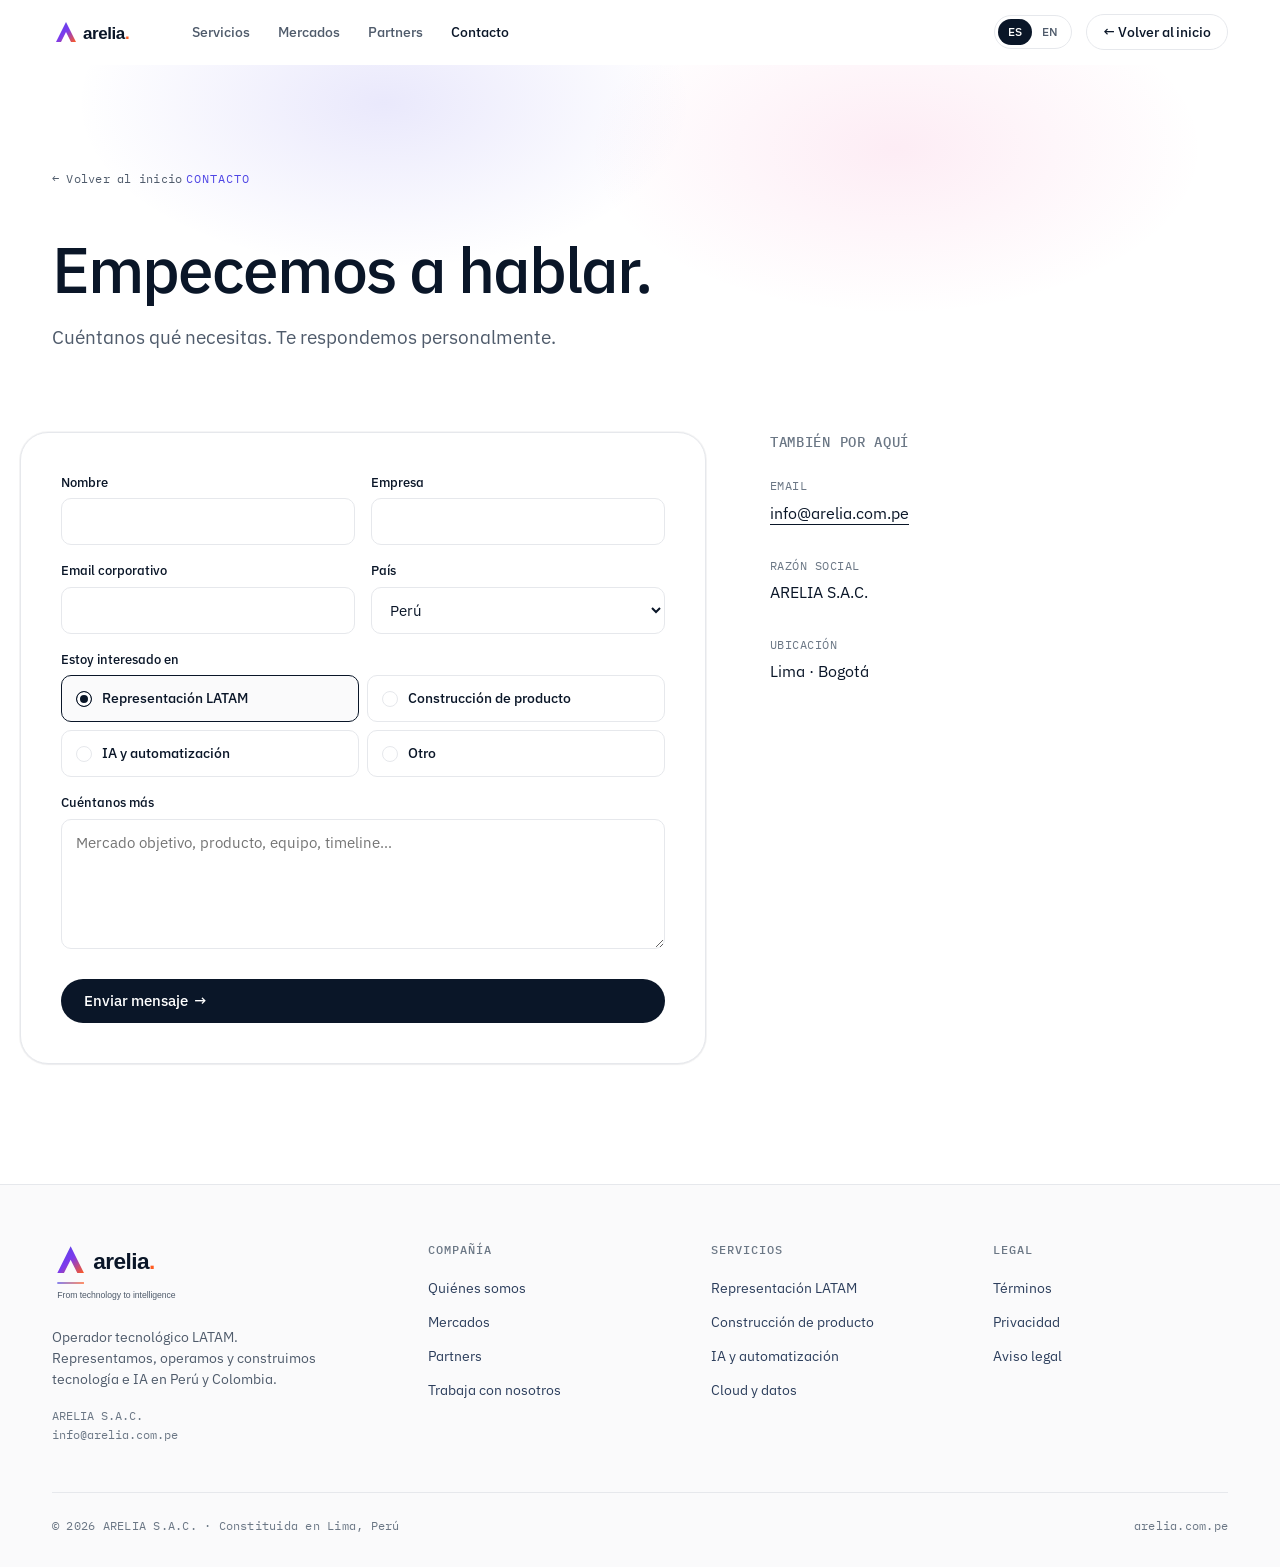
==== commit 6b93d039: "Arreglar formulario de contacto: enviar a Netlify Forms El formulario bloqueaba el envío (preventDef" ====
--- a/contacto.html
+++ b/contacto.html
@@ -232,7 +232,9 @@
 <section>
   <div class="wrap ct-grid">
     <!-- Form -->
-    <form class="ct-form" id="ct-form" onsubmit="event.preventDefault(); document.getElementById('ct-success').classList.add('is-on'); this.reset();">
+    <form class="ct-form" id="ct-form" name="contacto" method="POST" action="/contacto.html" data-netlify="true" netlify-honeypot="bot-field">
+      <input type="hidden" name="form-name" value="contacto" />
+      <p hidden><label>No completar: <input name="bot-field" tabindex="-1" autocomplete="off" /></label></p>
       <div class="ct-row">
         <div class="ct-field">
           <label data-i18n="ct.f_name">Nombre</label>
@@ -267,10 +269,10 @@
       <div class="ct-field">
         <label data-i18n="ct.f_interest">Estoy interesado en</label>
         <div class="ct-radios">
-          <input type="radio" name="interest" id="i-repr" checked /><label for="i-repr" data-i18n="ct.i_repr">Representación LATAM</label>
-          <input type="radio" name="interest" id="i-build" /><label for="i-build" data-i18n="ct.i_build">Construcción de producto</label>
-          <input type="radio" name="interest" id="i-ai" /><label for="i-ai" data-i18n="ct.i_ai">IA y automatización</label>
-          <input type="radio" name="interest" id="i-other" /><label for="i-other" data-i18n="ct.i_other">Otro</label>
+          <input type="radio" name="interest" id="i-repr" value="Representación LATAM" checked /><label for="i-repr" data-i18n="ct.i_repr">Representación LATAM</label>
+          <input type="radio" name="interest" id="i-build" value="Construcción de producto" /><label for="i-build" data-i18n="ct.i_build">Construcción de producto</label>
+          <input type="radio" name="interest" id="i-ai" value="IA y automatización" /><label for="i-ai" data-i18n="ct.i_ai">IA y automatización</label>
+          <input type="radio" name="interest" id="i-other" value="Otro" /><label for="i-other" data-i18n="ct.i_other">Otro</label>
         </div>
       </div>
 
@@ -284,7 +286,36 @@
         <span class="arr">→</span>
       </button>
       <div class="ct-success" id="ct-success" data-i18n="ct.f_sent">¡Recibido! Te respondemos pronto.</div>
+      <div class="ct-error" id="ct-error" data-i18n="ct.f_error" style="display:none;color:#c0392b;margin-top:12px;">No pudimos enviar tu mensaje. Inténtalo de nuevo en unos minutos.</div>
     </form>
+    <script>
+      (function () {
+        var form = document.getElementById('ct-form');
+        if (!form) return;
+        form.addEventListener('submit', function (e) {
+          e.preventDefault();
+          var ok = document.getElementById('ct-success');
+          var err = document.getElementById('ct-error');
+          var btn = form.querySelector('button[type="submit"]');
+          ok.classList.remove('is-on');
+          err.style.display = 'none';
+          if (btn) btn.disabled = true;
+          fetch('/', {
+            method: 'POST',
+            headers: { 'Content-Type': 'application/x-www-form-urlencoded' },
+            body: new URLSearchParams(new FormData(form)).toString()
+          }).then(function (res) {
+            if (!res.ok) throw new Error('HTTP ' + res.status);
+            ok.classList.add('is-on');
+            form.reset();
+          }).catch(function () {
+            err.style.display = 'block';
+          }).finally(function () {
+            if (btn) btn.disabled = false;
+          });
+        });
+      })();
+    </script>
 
     <!-- Side -->
     <aside class="ct-side">
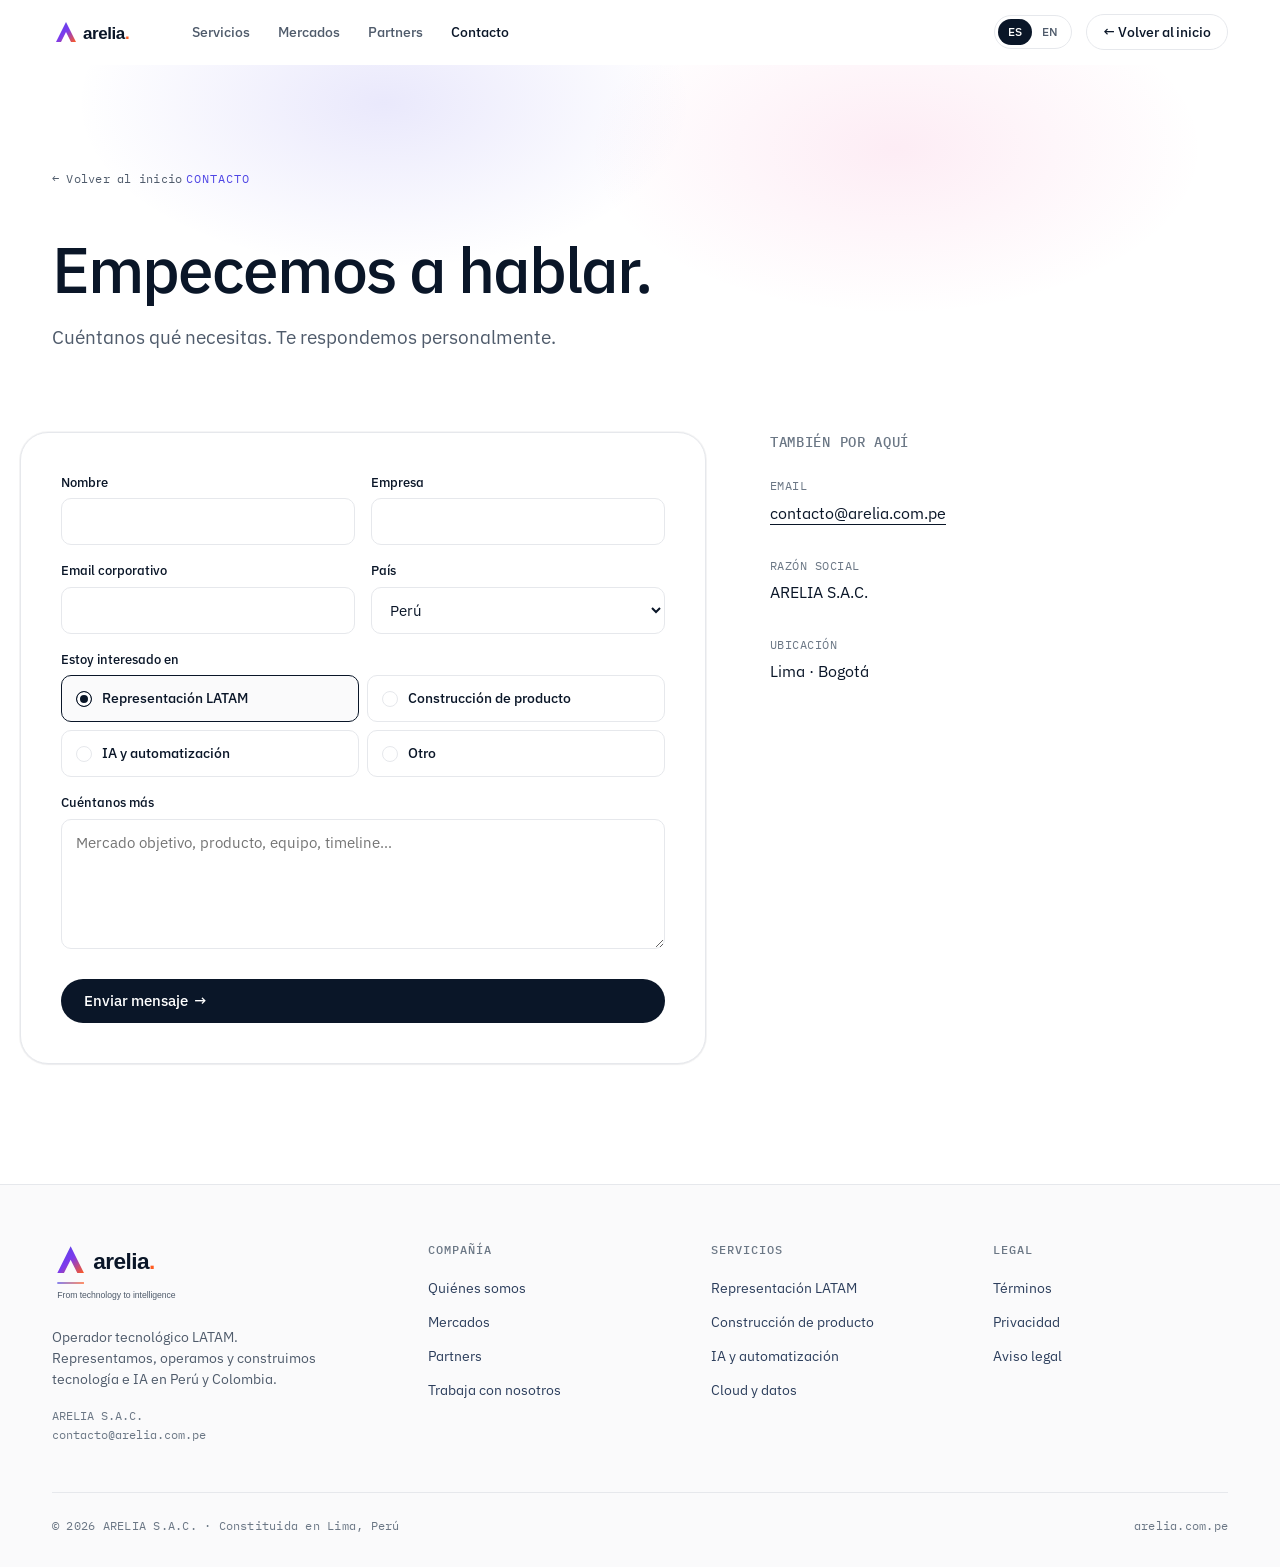
==== commit 11eac6b1: "Cambiar el correo visible de info@ a contacto@arelia.com.pe" ====
--- a/contacto.html
+++ b/contacto.html
@@ -322,7 +322,7 @@
       <h3 data-i18n="ct.side_h">También por aquí</h3>
       <div class="ct-side-block">
         <div class="l" data-i18n="ct.side_email_l">Email</div>
-        <a class="v" href="mailto:info@arelia.com.pe" data-i18n="ct.side_email_v">info@arelia.com.pe</a>
+        <a class="v" href="mailto:contacto@arelia.com.pe" data-i18n="ct.side_email_v">contacto@arelia.com.pe</a>
       </div>
       <div class="ct-side-block">
         <div class="l" data-i18n="ct.side_legal_l">Razón social</div>
@@ -344,7 +344,7 @@
         <p class="footer-tag" data-i18n="footer.tag">Operador tecnológico LATAM.</p>
         <div class="footer-addr">
           <div>ARELIA S.A.C.</div>
-          <div><a href="mailto:info@arelia.com.pe">info@arelia.com.pe</a></div>
+          <div><a href="mailto:contacto@arelia.com.pe">contacto@arelia.com.pe</a></div>
         </div>
       </div>
       <div class="footer-col">
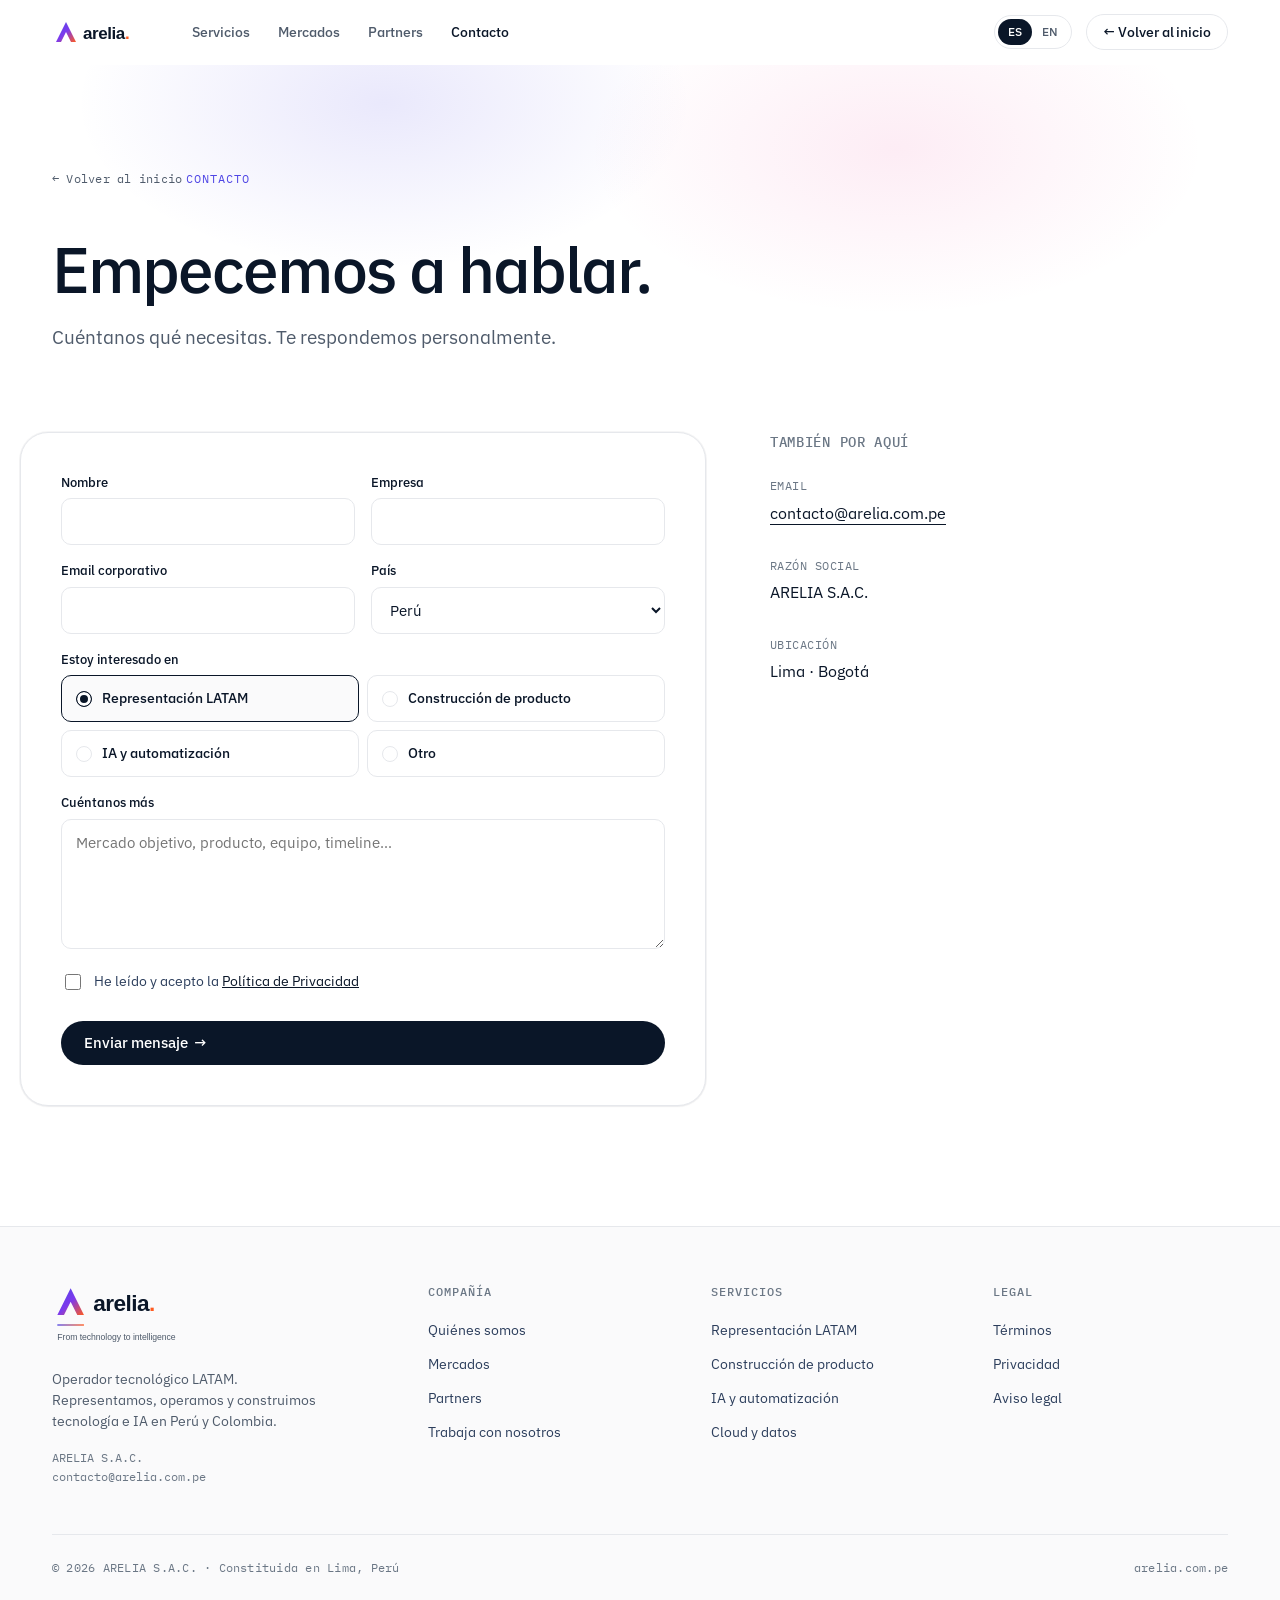
==== commit e2133294: "Páginas legales: privacidad, términos y aviso legal" ====
--- a/contacto.html
+++ b/contacto.html
@@ -111,6 +111,9 @@
     border-color: var(--ink);
     box-shadow: 0 0 0 4px rgba(79, 70, 229, .08);
   }
+  .ct-consent { display: flex; align-items: flex-start; gap: 10px; margin: 4px 0 20px; font-size: 14px; color: var(--ink-2); }
+  .ct-consent input { margin-top: 3px; width: 16px; height: 16px; flex: none; accent-color: var(--ink); }
+  .ct-consent a { color: var(--ink); text-decoration: underline; }
   .ct-radios {
     display: grid;
     grid-template-columns: 1fr 1fr;
@@ -237,22 +240,22 @@
       <p hidden><label>No completar: <input name="bot-field" tabindex="-1" autocomplete="off" /></label></p>
       <div class="ct-row">
         <div class="ct-field">
-          <label data-i18n="ct.f_name">Nombre</label>
-          <input type="text" name="name" required />
+          <label for="ct-name" data-i18n="ct.f_name">Nombre</label>
+          <input type="text" id="ct-name" name="nombre" required />
         </div>
         <div class="ct-field">
-          <label data-i18n="ct.f_company">Empresa</label>
-          <input type="text" name="company" required />
+          <label for="ct-company" data-i18n="ct.f_company">Empresa</label>
+          <input type="text" id="ct-company" name="empresa" required />
         </div>
       </div>
       <div class="ct-row">
         <div class="ct-field">
-          <label data-i18n="ct.f_email">Email corporativo</label>
-          <input type="email" name="email" required />
+          <label for="ct-email" data-i18n="ct.f_email">Email corporativo</label>
+          <input type="email" id="ct-email" name="email" required />
         </div>
         <div class="ct-field">
-          <label data-i18n="ct.f_country">País</label>
-          <select name="country" required>
+          <label for="ct-country" data-i18n="ct.f_country">País</label>
+          <select id="ct-country" name="pais" required>
             <option>Perú</option>
             <option>Colombia</option>
             <option>México</option>
@@ -267,18 +270,24 @@
       </div>
 
       <div class="ct-field">
-        <label data-i18n="ct.f_interest">Estoy interesado en</label>
+        <label for="ct-interest" data-i18n="ct.f_interest">Estoy interesado en</label>
+        <input type="hidden" id="ct-interest" name="interes" value="Representación LATAM" />
         <div class="ct-radios">
-          <input type="radio" name="interest" id="i-repr" value="Representación LATAM" checked /><label for="i-repr" data-i18n="ct.i_repr">Representación LATAM</label>
-          <input type="radio" name="interest" id="i-build" value="Construcción de producto" /><label for="i-build" data-i18n="ct.i_build">Construcción de producto</label>
-          <input type="radio" name="interest" id="i-ai" value="IA y automatización" /><label for="i-ai" data-i18n="ct.i_ai">IA y automatización</label>
-          <input type="radio" name="interest" id="i-other" value="Otro" /><label for="i-other" data-i18n="ct.i_other">Otro</label>
+          <input type="radio" id="i-repr" data-interest value="Representación LATAM" checked /><label for="i-repr" data-i18n="ct.i_repr">Representación LATAM</label>
+          <input type="radio" id="i-build" data-interest value="Construcción de producto" /><label for="i-build" data-i18n="ct.i_build">Construcción de producto</label>
+          <input type="radio" id="i-ai" data-interest value="IA y automatización" /><label for="i-ai" data-i18n="ct.i_ai">IA y automatización</label>
+          <input type="radio" id="i-other" data-interest value="Otro" /><label for="i-other" data-i18n="ct.i_other">Otro</label>
         </div>
       </div>
 
       <div class="ct-field">
-        <label data-i18n="ct.f_msg">Cuéntanos más</label>
-        <textarea name="message" data-i18n="ct.f_msg_ph" placeholder="Mercado objetivo, producto, equipo, timeline…"></textarea>
+        <label for="ct-message" data-i18n="ct.f_msg">Cuéntanos más</label>
+        <textarea id="ct-message" name="mensaje" data-i18n="ct.f_msg_ph" placeholder="Mercado objetivo, producto, equipo, timeline…"></textarea>
+      </div>
+
+      <div class="ct-consent">
+        <input type="checkbox" id="ct-consent" name="acepta_privacidad" value="Sí" required />
+        <label for="ct-consent"><span data-i18n="ct.f_consent_a">He leído y acepto la</span> <a href="privacidad.html" target="_blank" rel="noopener" data-i18n="ct.f_consent_link">Política de Privacidad</a></label>
       </div>
 
       <button type="submit" class="btn btn-primary btn-lg ct-submit">
@@ -292,6 +301,18 @@
       (function () {
         var form = document.getElementById('ct-form');
         if (!form) return;
+        // Las opciones de interés no tienen "name": así Netlify registra un solo
+        // campo "interes" (oculto) con su propia etiqueta, en vez de usar la
+        // etiqueta de la primera opción como título del campo.
+        var interest = document.getElementById('ct-interest');
+        var radios = form.querySelectorAll('input[data-interest]');
+        radios.forEach(function (r) {
+          r.addEventListener('change', function () {
+            if (!r.checked) return;
+            radios.forEach(function (o) { if (o !== r) o.checked = false; });
+            interest.value = r.value;
+          });
+        });
         form.addEventListener('submit', function (e) {
           e.preventDefault();
           var ok = document.getElementById('ct-success');
@@ -368,9 +389,9 @@
       <div class="footer-col">
         <h5 data-i18n="footer.h_legal">Legal</h5>
         <ul>
-          <li><a href="#" data-i18n="footer.l_terms">Términos</a></li>
-          <li><a href="#" data-i18n="footer.l_privacy">Privacidad</a></li>
-          <li><a href="#" data-i18n="footer.l_legal">Aviso legal</a></li>
+          <li><a href="terminos.html" data-i18n="footer.l_terms">Términos</a></li>
+          <li><a href="privacidad.html" data-i18n="footer.l_privacy">Privacidad</a></li>
+          <li><a href="aviso-legal.html" data-i18n="footer.l_legal">Aviso legal</a></li>
         </ul>
       </div>
     </div>
--- a/styles.css
+++ b/styles.css
@@ -1268,3 +1268,24 @@
   width: auto;
   display: block;
 }
+
+
+/* ===== Páginas legales ===== */
+.legal-hero { padding: 100px 0 32px; position: relative; }
+.legal-hero h1 { margin: 20px 0 16px; font-size: clamp(36px, 5vw, 56px); line-height: 1.06; letter-spacing: -0.03em; }
+.legal-hero .sub { max-width: 640px; font-size: 18px; color: var(--ink-2); }
+.legal-back { display: block; width: fit-content; margin-bottom: 20px; font-size: 14px; color: var(--ink-2); }
+.legal-updated { margin-top: 16px; font-size: 13px; color: var(--ink-3, var(--ink-2)); }
+.legal-note:empty { display: none; }
+.legal-note { margin-top: 8px; font-size: 13px; color: var(--ink-2); font-style: italic; }
+.legal-body { padding: 16px 0 96px; }
+.legal-content { max-width: 760px; }
+.legal-body h2 { margin: 40px 0 12px; font-size: 22px; letter-spacing: -0.01em; }
+.legal-body p, .legal-body li { font-size: 16px; line-height: 1.7; color: var(--ink-2); }
+.legal-body p { margin: 0 0 12px; }
+.legal-body ul { margin: 0 0 12px; padding-left: 20px; }
+.legal-body a { color: var(--ink); text-decoration: underline; }
+.legal-dl { display: grid; grid-template-columns: 140px 1fr; gap: 10px 24px; margin: 0; }
+.legal-dl dt { font-size: 13px; text-transform: uppercase; letter-spacing: .06em; color: var(--ink-2); }
+.legal-dl dd { margin: 0; color: var(--ink); }
+@media (max-width: 560px) { .legal-dl { grid-template-columns: 1fr; gap: 2px; } .legal-dl dd { margin-bottom: 12px; } }
